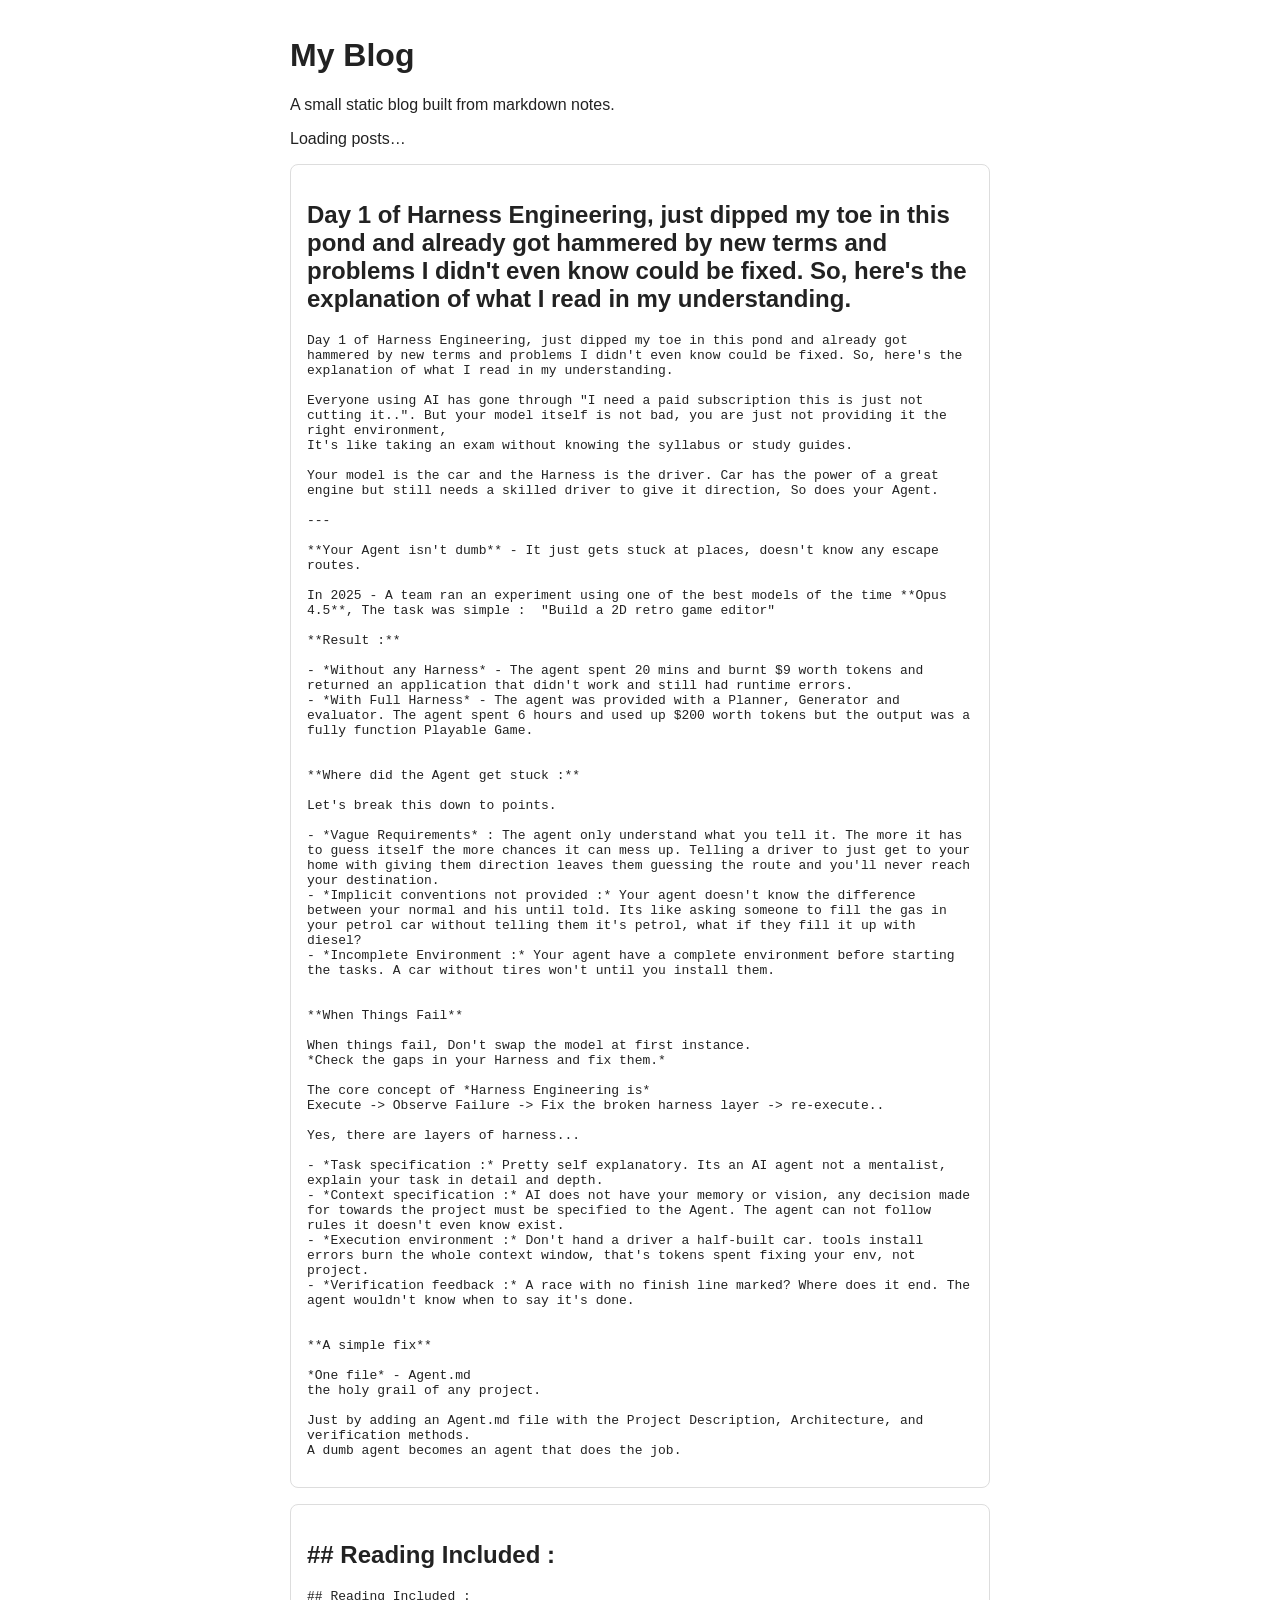
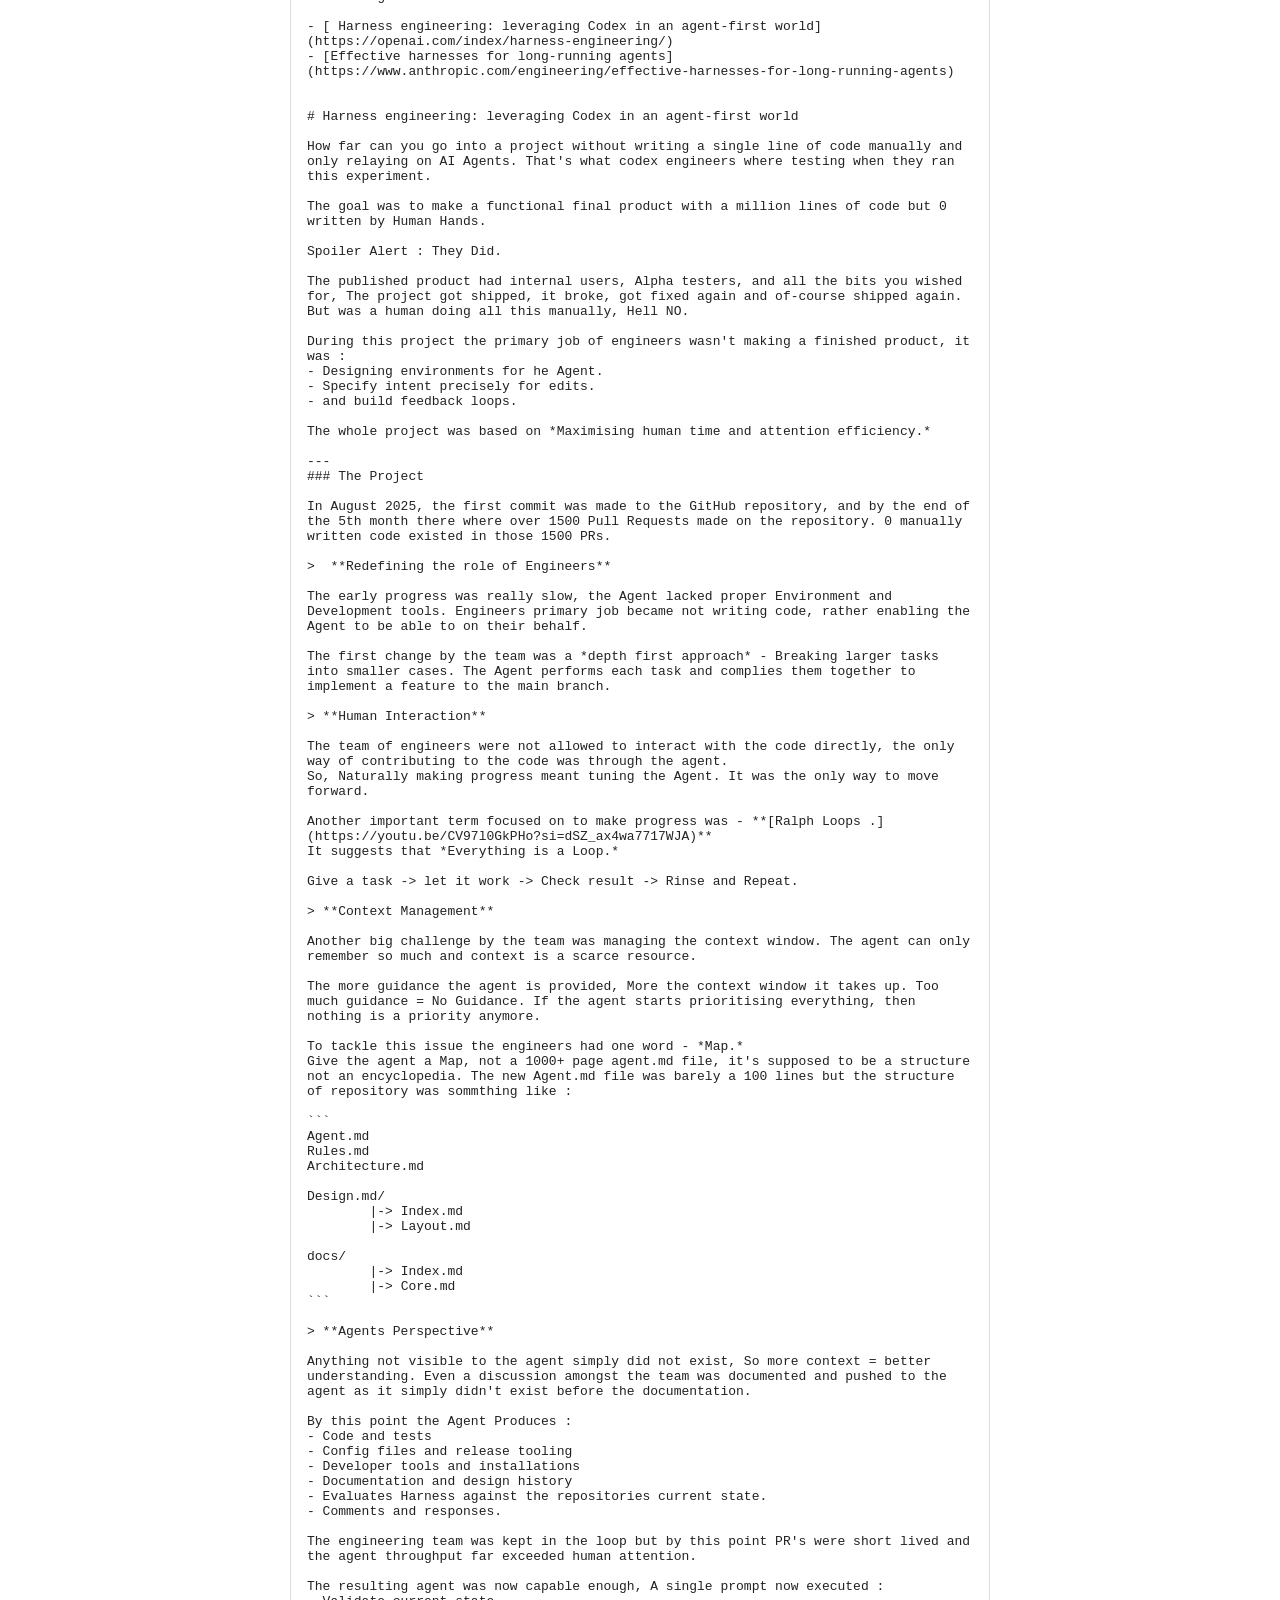
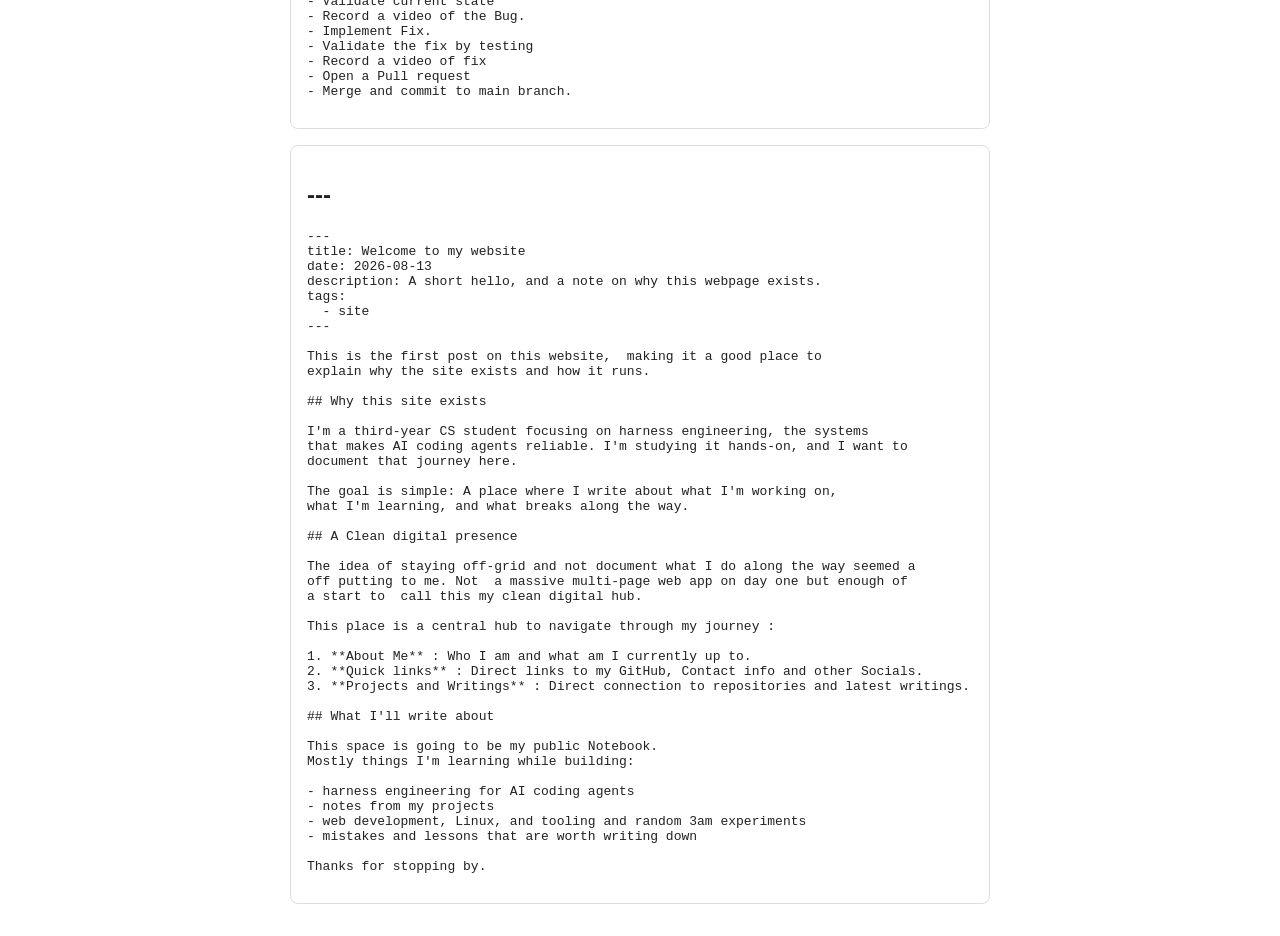
==== Lectures/lecture-01/exercise/01/harness/index.html @ 0197b829 "Remade a new code base" ====
<!DOCTYPE html>
<html lang="en">
<head>
  <meta charset="UTF-8">
  <meta name="viewport" content="width=device-width, initial-scale=1.0">
  <title>My Blog</title>
  <link rel="stylesheet" href="styles.css">
</head>
<body>
  <header>
    <h1>My Blog</h1>
    <p>A small static blog built from markdown notes.</p>
  </header>
  <main id="blog-list">
    <p>Loading posts…</p>
  </main>
  <script src="index.js"></script>
</body>
</html>
---- Lectures/lecture-01/exercise/01/harness/styles.css ----
body {
  font-family: sans-serif;
  max-width: 700px;
  margin: 0 auto;
  padding: 1rem;
  color: #222;
}

article {
  border: 1px solid #ddd;
  border-radius: 8px;
  padding: 1rem;
  margin-bottom: 1rem;
}

pre {
  white-space: pre-wrap;
}
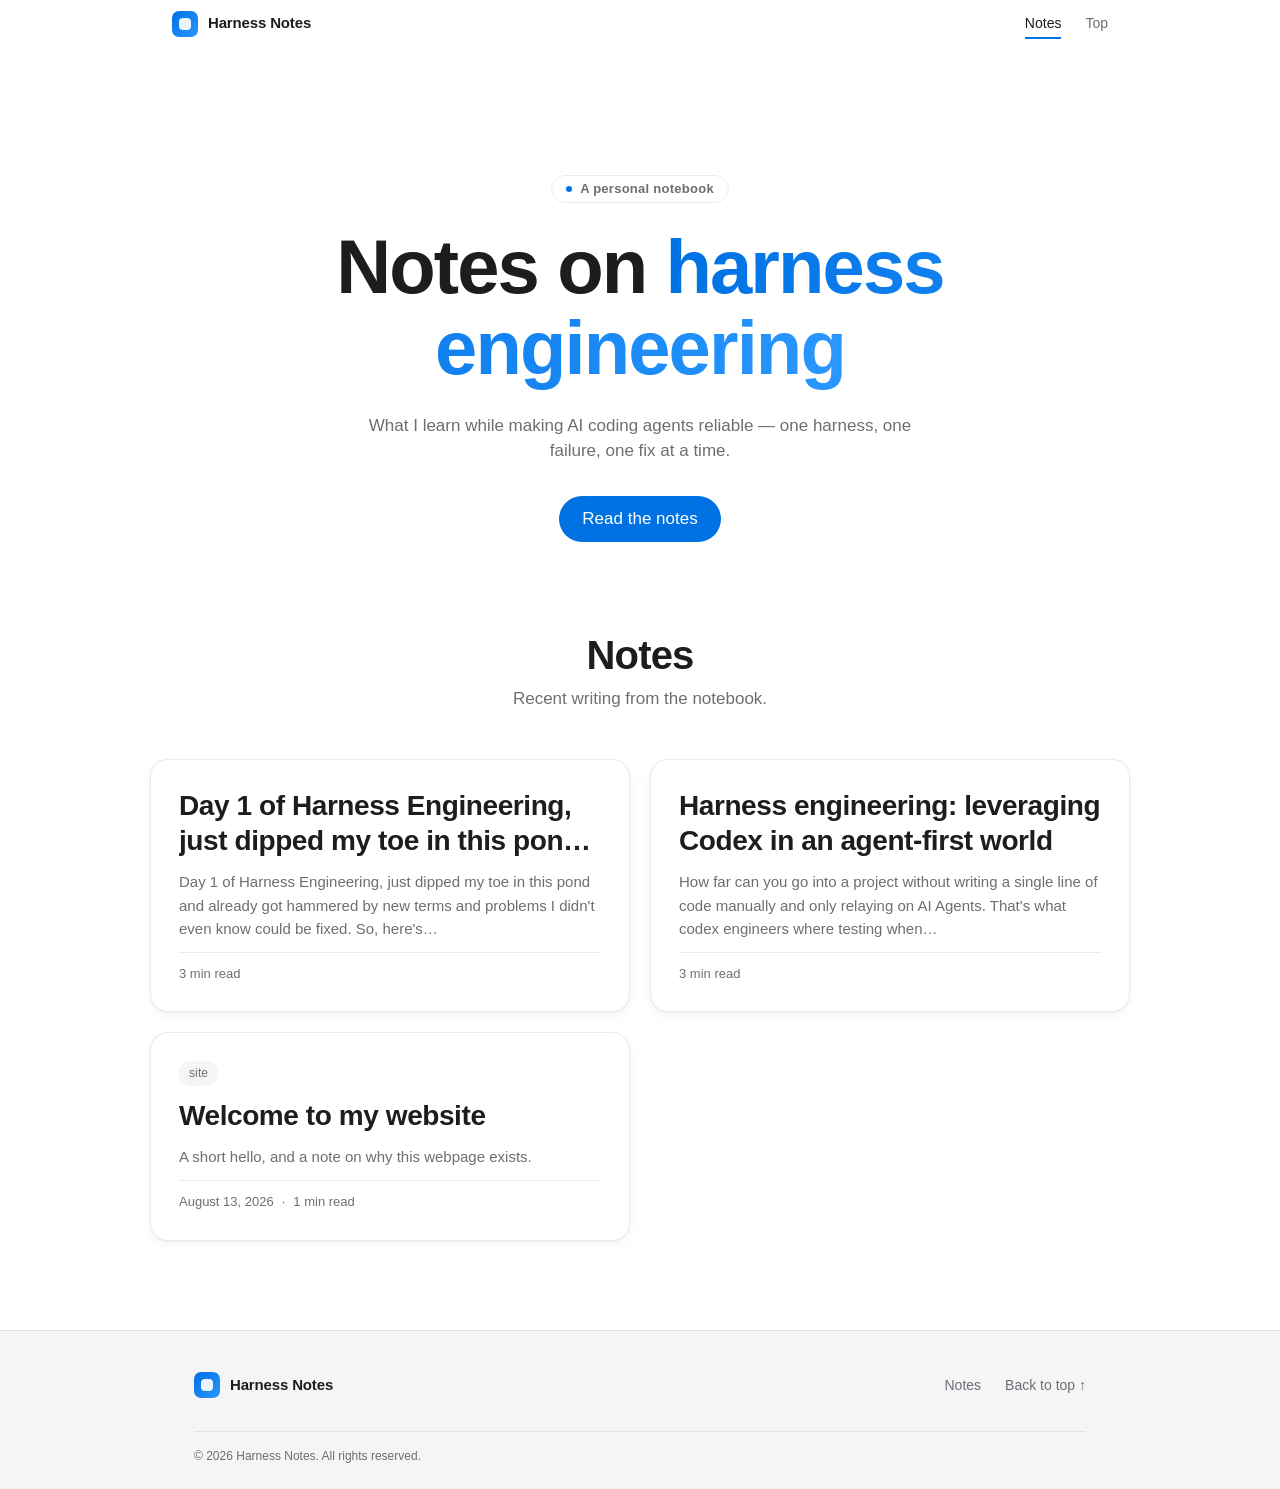
==== commit 2e0f9401: "Original Codebase" ====
--- a/Lectures/lecture-01/exercise/01/harness/index.html
+++ b/Lectures/lecture-01/exercise/01/harness/index.html
@@ -3,17 +3,67 @@
 <head>
   <meta charset="UTF-8">
   <meta name="viewport" content="width=device-width, initial-scale=1.0">
-  <title>My Blog</title>
+  <meta name="description" content="Harness Notes — a personal notebook on harness engineering for AI coding agents.">
+  <meta name="theme-color" content="#ffffff" media="(prefers-color-scheme: light)">
+  <meta name="theme-color" content="#000000" media="(prefers-color-scheme: dark)">
+  <title>Harness Notes</title>
   <link rel="stylesheet" href="styles.css">
+  <script src="index.js" defer></script>
 </head>
 <body>
-  <header>
-    <h1>My Blog</h1>
-    <p>A small static blog built from markdown notes.</p>
+  <a class="skip-link" href="#main">Skip to main content</a>
+  <div class="reading-bar" aria-hidden="true"></div>
+
+  <header class="site-nav" id="top">
+    <div class="nav-inner">
+      <a class="brand" href="#/" aria-label="Harness Notes — home">
+        <span class="brand-glyph" aria-hidden="true"></span>
+        <span class="brand-name">Harness Notes</span>
+      </a>
+      <button class="nav-toggle" type="button" aria-expanded="false" aria-controls="site-menu" aria-label="Open menu">
+        <span class="nav-toggle-bar"></span>
+        <span class="nav-toggle-bar"></span>
+        <span class="nav-toggle-bar"></span>
+      </button>
+      <nav id="site-menu" aria-label="Site">
+        <ul class="nav-links">
+          <li><a href="#/">Notes</a></li>
+          <li><a href="#top">Top</a></li>
+        </ul>
+      </nav>
+    </div>
   </header>
-  <main id="blog-list">
-    <p>Loading posts…</p>
+
+  <main id="main" tabindex="-1">
+    <div id="view" tabindex="-1"></div>
+    <noscript>
+      <section class="status">
+        <h2>JavaScript is off</h2>
+        <p>This site loads its notes in the browser. Please enable JavaScript to read the writing.</p>
+      </section>
+    </noscript>
   </main>
-  <script src="index.js"></script>
+
+  <footer class="site-footer">
+    <div class="footer-inner">
+      <div class="footer-top">
+        <a class="brand" href="#/" aria-label="Harness Notes — home">
+          <span class="brand-glyph" aria-hidden="true"></span>
+          <span class="brand-name">Harness Notes</span>
+        </a>
+        <nav aria-label="Footer">
+          <ul class="footer-links">
+            <li><a href="#/">Notes</a></li>
+            <li><a href="#top">Back to top ↑</a></li>
+          </ul>
+        </nav>
+      </div>
+      <div class="footer-legal">
+        <p>© <span id="year">2026</span> Harness Notes. All rights reserved.</p>
+      </div>
+    </div>
+  </footer>
+
+  <p id="status" class="sr-only" aria-live="polite"></p>
 </body>
 </html>
--- a/Lectures/lecture-01/exercise/01/harness/styles.css
+++ b/Lectures/lecture-01/exercise/01/harness/styles.css
@@ -1,18 +1,1001 @@
+:root {
+  --font-ui: -apple-system, BlinkMacSystemFont, "SF Pro Text", "Segoe UI", Roboto, "Helvetica Neue", Arial, sans-serif;
+  --font-display: -apple-system, BlinkMacSystemFont, "SF Pro Display", "Helvetica Neue", Arial, sans-serif;
+  --font-mono: ui-monospace, "SF Mono", SFMono-Regular, Menlo, Consolas, monospace;
+
+  --bg: #ffffff;
+  --bg-elevated: #ffffff;
+  --bg-tint: #f5f5f7;
+  --bg-tint-2: #ebebed;
+  --text-primary: #1d1d1f;
+  --text-secondary: #6e6e73;
+  --text-tertiary: #86868b;
+  --link: #0066cc;
+  --link-hover: #0071e3;
+  --accent: #0071e3;
+  --accent-hover: #0077ed;
+  --accent-2: #2997ff;
+  --focus: #0071e3;
+  --border: rgba(0, 0, 0, 0.08);
+  --border-strong: rgba(0, 0, 0, 0.14);
+  --nav-bg: rgba(255, 255, 255, 0.72);
+
+  --space-1: 4px;
+  --space-2: 8px;
+  --space-3: 12px;
+  --space-4: 16px;
+  --space-5: 24px;
+  --space-6: 32px;
+  --space-7: 48px;
+  --space-8: 64px;
+  --space-10: 80px;
+  --space-12: 96px;
+
+  --gutter: clamp(20px, 5vw, 44px);
+  --section-pad: clamp(48px, 7vw, 96px);
+  --card-pad: clamp(20px, 3vw, 28px);
+
+  --radius-sm: 12px;
+  --radius-md: 18px;
+  --radius-lg: 28px;
+  --radius-pill: 999px;
+
+  --shadow-sm: 0 1px 2px rgba(0, 0, 0, 0.04), 0 4px 12px rgba(0, 0, 0, 0.04);
+  --shadow-md: 0 4px 10px rgba(0, 0, 0, 0.06), 0 16px 32px rgba(0, 0, 0, 0.1);
+
+  --ease: cubic-bezier(0.16, 1, 0.3, 1);
+  --duration-hover: 180ms;
+  --duration-menu: 300ms;
+  --duration-reveal: 650ms;
+  --duration-card: 350ms;
+
+  --z-nav: 50;
+  --z-reading: 60;
+  --z-skip: 100;
+
+  --nav-h: 48px;
+  --content-w: 980px;
+  --nav-w: 1024px;
+  --article-w: 720px;
+}
+
+@media (prefers-color-scheme: dark) {
+  :root {
+    --bg: #000000;
+    --bg-elevated: #111113;
+    --bg-tint: #1d1d1f;
+    --bg-tint-2: #2c2c2e;
+    --text-primary: #f5f5f7;
+    --text-secondary: #a1a1a6;
+    --text-tertiary: #86868b;
+    --link: #2997ff;
+    --link-hover: #66bbff;
+    --accent: #2997ff;
+    --accent-hover: #4db3ff;
+    --accent-2: #0071e3;
+    --focus: #2997ff;
+    --border: rgba(255, 255, 255, 0.12);
+    --border-strong: rgba(255, 255, 255, 0.22);
+    --nav-bg: rgba(0, 0, 0, 0.72);
+
+    --shadow-sm: 0 1px 2px rgba(0, 0, 0, 0.5), 0 4px 12px rgba(0, 0, 0, 0.5);
+    --shadow-md: 0 4px 10px rgba(0, 0, 0, 0.5), 0 16px 32px rgba(0, 0, 0, 0.5);
+  }
+}
+
+* {
+  box-sizing: border-box;
+}
+
+html {
+  scroll-behavior: smooth;
+  scroll-padding-top: calc(var(--nav-h) + 12px);
+}
+
 body {
-  font-family: sans-serif;
-  max-width: 700px;
+  margin: 0;
+  font-family: var(--font-ui);
+  font-size: 17px;
+  line-height: 1.5;
+  color: var(--text-primary);
+  background: var(--bg);
+  -webkit-font-smoothing: antialiased;
+  text-rendering: optimizeLegibility;
+}
+
+body.nav-open {
+  overflow: hidden;
+}
+
+img {
+  max-width: 100%;
+  height: auto;
+}
+
+h1,
+h2,
+h3,
+p,
+li,
+a,
+span {
+  overflow-wrap: break-word;
+}
+
+::selection {
+  background: var(--accent);
+  color: #ffffff;
+}
+
+:focus-visible {
+  outline: 2px solid var(--focus);
+  outline-offset: 3px;
+  border-radius: var(--radius-sm);
+}
+
+.sr-only {
+  position: absolute;
+  width: 1px;
+  height: 1px;
+  padding: 0;
+  margin: -1px;
+  overflow: hidden;
+  clip: rect(0 0 0 0);
+  white-space: nowrap;
+  border: 0;
+}
+
+.skip-link {
+  position: fixed;
+  top: 12px;
+  left: 12px;
+  z-index: var(--z-skip);
+  padding: 12px 22px;
+  background: var(--accent);
+  color: #ffffff;
+  border-radius: var(--radius-pill);
+  font-size: 15px;
+  font-weight: 500;
+  text-decoration: none;
+  transform: translateY(-200%);
+  transition: transform var(--duration-hover) var(--ease);
+}
+
+.skip-link:focus {
+  transform: translateY(0);
+}
+
+.reading-bar {
+  position: fixed;
+  top: 0;
+  left: 0;
+  z-index: var(--z-reading);
+  width: 100%;
+  height: 3px;
+  background: linear-gradient(90deg, var(--accent), var(--accent-2));
+  transform-origin: left;
+  transform: scaleX(0);
+  visibility: hidden;
+  pointer-events: none;
+}
+
+.reading-bar.visible {
+  visibility: visible;
+}
+
+.site-nav {
+  position: fixed;
+  top: 0;
+  left: 0;
+  right: 0;
+  z-index: var(--z-nav);
+  height: var(--nav-h);
+  background: var(--nav-bg);
+  -webkit-backdrop-filter: saturate(180%) blur(20px);
+  backdrop-filter: saturate(180%) blur(20px);
+  border-bottom: 1px solid transparent;
+  transition: border-color var(--duration-hover) var(--ease);
+}
+
+.site-nav.is-scrolled {
+  border-bottom-color: var(--border);
+}
+
+.nav-inner {
+  max-width: var(--nav-w);
+  height: 100%;
   margin: 0 auto;
-  padding: 1rem;
-  color: #222;
-}
-
-article {
-  border: 1px solid #ddd;
-  border-radius: 8px;
-  padding: 1rem;
-  margin-bottom: 1rem;
-}
-
-pre {
-  white-space: pre-wrap;
+  padding: 0 var(--gutter);
+  display: flex;
+  align-items: center;
+  justify-content: space-between;
+  gap: var(--space-4);
+}
+
+.brand {
+  display: inline-flex;
+  align-items: center;
+  gap: 10px;
+  text-decoration: none;
+  color: var(--text-primary);
+  min-height: 44px;
+}
+
+.brand-glyph {
+  width: 26px;
+  height: 26px;
+  border-radius: 7px;
+  background: linear-gradient(135deg, var(--accent), var(--accent-2));
+  position: relative;
+  flex-shrink: 0;
+}
+
+.brand-glyph::after {
+  content: "";
+  position: absolute;
+  inset: 7px;
+  border-radius: 4px;
+  background: var(--bg-elevated);
+  opacity: 0.92;
+}
+
+.brand-name {
+  font-size: 15px;
+  font-weight: 600;
+  letter-spacing: -0.01em;
+}
+
+.nav-links,
+.footer-links {
+  list-style: none;
+  margin: 0;
+  padding: 0;
+  display: flex;
+  align-items: center;
+  gap: var(--space-5);
+}
+
+.nav-links a {
+  display: inline-block;
+  padding: 6px 0;
+  color: var(--text-secondary);
+  text-decoration: none;
+  font-size: 14px;
+  font-weight: 400;
+  line-height: 1.3;
+  transition: color var(--duration-hover) var(--ease);
+}
+
+.nav-links a:hover {
+  color: var(--text-primary);
+}
+
+.nav-links a[aria-current="true"] {
+  color: var(--text-primary);
+  box-shadow: inset 0 -2px 0 var(--accent);
+}
+
+.nav-toggle {
+  display: none;
+  position: relative;
+  width: 44px;
+  height: 44px;
+  margin-left: auto;
+  padding: 0;
+  border: 0;
+  background: transparent;
+  cursor: pointer;
+  border-radius: var(--radius-pill);
+}
+
+.nav-toggle-bar {
+  display: block;
+  width: 17px;
+  height: 1.5px;
+  margin: 5px auto;
+  background: var(--text-primary);
+  border-radius: 1px;
+  transition: transform var(--duration-hover) var(--ease), opacity var(--duration-hover) var(--ease);
+}
+
+body.nav-open .nav-toggle-bar:nth-child(1) {
+  transform: translateY(6.5px) rotate(45deg);
+}
+
+body.nav-open .nav-toggle-bar:nth-child(2) {
+  opacity: 0;
+}
+
+body.nav-open .nav-toggle-bar:nth-child(3) {
+  transform: translateY(-6.5px) rotate(-45deg);
+}
+
+@media (max-width: 733px) {
+  .nav-toggle {
+    display: block;
+  }
+
+  .nav-links {
+    position: fixed;
+    top: var(--nav-h);
+    left: 0;
+    right: 0;
+    flex-direction: column;
+    align-items: stretch;
+    gap: 0;
+    background: var(--nav-bg);
+    -webkit-backdrop-filter: saturate(180%) blur(20px);
+    backdrop-filter: saturate(180%) blur(20px);
+    border-bottom: 1px solid var(--border);
+    padding: var(--space-2) 0 var(--space-4);
+    transform: translateY(-8px);
+    opacity: 0;
+    visibility: hidden;
+    transition: opacity var(--duration-menu) var(--ease), transform var(--duration-menu) var(--ease), visibility 0s linear var(--duration-menu);
+  }
+
+  body.nav-open .nav-links {
+    transform: translateY(0);
+    opacity: 1;
+    visibility: visible;
+    transition: opacity var(--duration-menu) var(--ease), transform var(--duration-menu) var(--ease);
+  }
+
+  .nav-links a {
+    display: block;
+    padding: 14px var(--gutter);
+    font-size: 17px;
+    min-height: 44px;
+  }
+
+  .nav-links a[aria-current="true"] {
+    box-shadow: none;
+  }
+}
+
+main {
+  display: block;
+}
+
+main:focus,
+#view:focus {
+  outline: none;
+}
+
+.view {
+  padding-top: var(--nav-h);
+  min-height: 60vh;
+}
+
+.hero {
+  text-align: center;
+  padding: clamp(80px, 14vh, 140px) var(--gutter) clamp(64px, 10vh, 110px);
+}
+
+.hero-inner {
+  max-width: var(--article-w);
+  margin: 0 auto;
+}
+
+.eyebrow {
+  display: inline-flex;
+  align-items: center;
+  gap: 8px;
+  padding: 5px 14px;
+  border: 1px solid var(--border);
+  border-radius: var(--radius-pill);
+  font-size: 13px;
+  font-weight: 600;
+  line-height: 1.3;
+  letter-spacing: 0.02em;
+  color: var(--text-secondary);
+}
+
+.eyebrow::before {
+  content: "";
+  width: 6px;
+  height: 6px;
+  border-radius: 50%;
+  background: var(--accent);
+}
+
+.hero h1 {
+  margin: var(--space-5) 0 0;
+  font-family: var(--font-display);
+  font-size: clamp(2.75rem, 7vw, 4.75rem);
+  font-weight: 600;
+  line-height: 1.06;
+  letter-spacing: -0.025em;
+  color: var(--text-primary);
+}
+
+.hero-sub {
+  margin: var(--space-5) auto 0;
+  max-width: 34em;
+  font-size: 17px;
+  line-height: 1.5;
+  color: var(--text-secondary);
+}
+
+.hero-actions {
+  display: flex;
+  flex-wrap: wrap;
+  justify-content: center;
+  gap: var(--space-3);
+  margin-top: var(--space-6);
+}
+
+.grad {
+  background: linear-gradient(90deg, var(--accent), var(--accent-2));
+  -webkit-background-clip: text;
+  background-clip: text;
+  -webkit-text-fill-color: transparent;
+  color: var(--accent);
+}
+
+.btn {
+  display: inline-flex;
+  align-items: center;
+  justify-content: center;
+  gap: 6px;
+  padding: 12px 22px;
+  border-radius: var(--radius-pill);
+  font-size: 17px;
+  line-height: 1.2;
+  font-weight: 500;
+  text-decoration: none;
+  cursor: pointer;
+  transition: background-color var(--duration-hover) var(--ease), border-color var(--duration-hover) var(--ease), transform var(--duration-hover) var(--ease);
+}
+
+.btn:active {
+  transform: scale(0.98);
+}
+
+.btn-primary {
+  background: var(--accent);
+  color: #ffffff;
+  border: 1px solid transparent;
+}
+
+.btn-primary:hover {
+  background: var(--accent-hover);
+}
+
+.btn-secondary {
+  background: transparent;
+  color: var(--text-primary);
+  border: 1px solid var(--border-strong);
+}
+
+.btn-secondary:hover {
+  background: var(--bg-tint);
+}
+
+.section {
+  padding: 0 var(--gutter) var(--section-pad);
+}
+
+.section-inner {
+  max-width: var(--content-w);
+  margin: 0 auto;
+}
+
+.section-head {
+  text-align: center;
+  margin-bottom: clamp(32px, 4vw, 48px);
+}
+
+.section-head h2 {
+  margin: 0;
+  font-family: var(--font-display);
+  font-size: clamp(1.75rem, 4vw, 2.5rem);
+  font-weight: 600;
+  line-height: 1.15;
+  letter-spacing: -0.02em;
+  color: var(--text-primary);
+}
+
+.section-head p {
+  margin: var(--space-2) 0 0;
+  font-size: 17px;
+  color: var(--text-secondary);
+}
+
+.notes-grid {
+  display: grid;
+  grid-template-columns: repeat(auto-fill, minmax(min(330px, 100%), 1fr));
+  gap: 20px;
+}
+
+.card {
+  position: relative;
+  display: flex;
+  flex-direction: column;
+  gap: var(--space-3);
+  padding: var(--card-pad);
+  background: var(--bg-elevated);
+  border: 1px solid var(--border);
+  border-radius: var(--radius-md);
+  box-shadow: var(--shadow-sm);
+  transition: transform var(--duration-card) var(--ease), box-shadow var(--duration-card) var(--ease), border-color var(--duration-card) var(--ease);
+}
+
+.card:hover {
+  transform: translateY(-3px);
+  box-shadow: var(--shadow-md);
+  border-color: var(--border-strong);
+}
+
+.card-title {
+  margin: 0;
+  font-family: var(--font-display);
+  font-size: clamp(1.375rem, 3vw, 1.75rem);
+  font-weight: 600;
+  line-height: 1.25;
+  letter-spacing: -0.015em;
+  display: -webkit-box;
+  -webkit-line-clamp: 2;
+  -webkit-box-orient: vertical;
+  overflow: hidden;
+}
+
+.card-title a {
+  color: var(--text-primary);
+  text-decoration: none;
+  transition: color var(--duration-hover) var(--ease);
+}
+
+.card:hover .card-title a {
+  color: var(--accent);
+}
+
+.card-link::after {
+  content: "";
+  position: absolute;
+  inset: 0;
+  border-radius: var(--radius-md);
+}
+
+.card-excerpt {
+  margin: 0;
+  font-size: 15px;
+  line-height: 1.55;
+  color: var(--text-secondary);
+  display: -webkit-box;
+  -webkit-line-clamp: 3;
+  -webkit-box-orient: vertical;
+  overflow: hidden;
+}
+
+.card-meta {
+  display: flex;
+  flex-wrap: wrap;
+  align-items: center;
+  gap: var(--space-2);
+  margin-top: auto;
+  padding-top: var(--space-3);
+  border-top: 1px solid var(--border);
+  font-size: 13px;
+  line-height: 1.4;
+  color: var(--text-secondary);
+}
+
+.tags {
+  list-style: none;
+  display: flex;
+  flex-wrap: wrap;
+  gap: 6px;
+  margin: 0;
+  padding: 0;
+}
+
+.tag {
+  padding: 4px 10px;
+  border-radius: var(--radius-pill);
+  background: var(--bg-tint);
+  color: var(--text-secondary);
+  font-size: 12px;
+  font-weight: 500;
+  line-height: 1.4;
+  letter-spacing: 0.01em;
+}
+
+.article {
+  max-width: var(--article-w);
+  margin: 0 auto;
+  padding: clamp(48px, 6vw, 80px) var(--gutter) clamp(80px, 10vw, 120px);
+}
+
+.article-head {
+  margin-bottom: clamp(32px, 4vw, 48px);
+}
+
+.back-link {
+  display: inline-flex;
+  align-items: center;
+  gap: 6px;
+  padding: 8px 0;
+  color: var(--text-tertiary);
+  text-decoration: none;
+  font-size: 14px;
+  line-height: 1.3;
+  transition: color var(--duration-hover) var(--ease);
+}
+
+.back-link:hover {
+  color: var(--text-primary);
+}
+
+.article h1 {
+  margin: var(--space-4) 0 0;
+  font-family: var(--font-display);
+  font-size: clamp(2rem, 5vw, 2.75rem);
+  font-weight: 600;
+  line-height: 1.12;
+  letter-spacing: -0.02em;
+}
+
+.article-meta {
+  display: flex;
+  flex-wrap: wrap;
+  align-items: center;
+  gap: var(--space-2);
+  margin-top: var(--space-4);
+  font-size: 14px;
+  line-height: 1.4;
+  color: var(--text-tertiary);
+}
+
+.article-meta .meta-dot {
+  opacity: 0.6;
+}
+
+.article .tags {
+  margin-top: var(--space-4);
+}
+
+.article-foot {
+  margin-top: clamp(40px, 5vw, 64px);
+  padding-top: var(--space-6);
+  border-top: 1px solid var(--border);
+  text-align: center;
+}
+
+.prose {
+  font-size: 18px;
+  line-height: 1.7;
+  color: var(--text-primary);
+}
+
+.prose p {
+  margin: 0 0 1.25em;
+}
+
+.prose h2 {
+  margin: 2em 0 0.6em;
+  font-family: var(--font-display);
+  font-size: clamp(1.5rem, 3vw, 1.875rem);
+  font-weight: 600;
+  line-height: 1.2;
+  letter-spacing: -0.015em;
+}
+
+.prose h3 {
+  margin: 1.8em 0 0.5em;
+  font-size: 1.3125rem;
+  font-weight: 600;
+  line-height: 1.25;
+  letter-spacing: -0.01em;
+}
+
+.prose h2:first-child,
+.prose h3:first-child {
+  margin-top: 0;
+}
+
+.prose a {
+  color: var(--link);
+  text-decoration: underline;
+  text-underline-offset: 3px;
+  transition: color var(--duration-hover) var(--ease);
+}
+
+.prose a:hover {
+  color: var(--link-hover);
+}
+
+.prose ul,
+.prose ol {
+  margin: 0 0 1.25em;
+  padding-left: 1.4em;
+}
+
+.prose li {
+  margin: 0.4em 0;
+}
+
+.prose li::marker {
+  color: var(--text-tertiary);
+}
+
+.prose blockquote {
+  margin: 1.6em 0;
+  padding-left: 20px;
+  border-left: 3px solid var(--border-strong);
+  color: var(--text-secondary);
+}
+
+.prose blockquote p {
+  margin-bottom: 0;
+}
+
+.prose code {
+  font-family: var(--font-mono);
+  font-size: 0.88em;
+  background: var(--bg-tint);
+  border: 1px solid var(--border);
+  border-radius: 6px;
+  padding: 2px 6px;
+}
+
+.prose pre {
+  margin: 0 0 1.25em;
+  padding: 18px 20px;
+  background: var(--bg-tint);
+  border: 1px solid var(--border);
+  border-radius: var(--radius-md);
+  overflow-x: auto;
+  font-family: var(--font-mono);
+  font-size: 13.5px;
+  line-height: 1.6;
+}
+
+.prose pre code {
+  background: none;
+  border: 0;
+  padding: 0;
+  font-size: inherit;
+}
+
+.prose hr {
+  margin: 2.5em auto;
+  border: 0;
+  border-top: 1px solid var(--border);
+}
+
+.prose img {
+  border-radius: var(--radius-sm);
+}
+
+.skeleton-card {
+  min-height: 180px;
+}
+
+.skeleton-line {
+  height: 14px;
+  border-radius: 6px;
+  background: linear-gradient(90deg, var(--bg-tint), var(--bg-tint-2), var(--bg-tint));
+  background-size: 200% 100%;
+  animation: shimmer 1.4s linear infinite;
+}
+
+.skeleton-card .skeleton-title {
+  width: 72%;
+  height: 20px;
+}
+
+.skeleton-card .skeleton-meta {
+  width: 40%;
+  height: 12px;
+  margin-top: auto;
+}
+
+.skeleton-lines {
+  display: flex;
+  flex-direction: column;
+  gap: 10px;
+}
+
+.skeleton-lines .skeleton-line:nth-child(2) {
+  width: 92%;
+}
+
+.skeleton-lines .skeleton-line:nth-child(3) {
+  width: 96%;
+}
+
+.skeleton-lines .skeleton-line:nth-child(4) {
+  width: 64%;
+}
+
+.skeleton-back {
+  width: 120px;
+  height: 14px;
+  margin-bottom: var(--space-5);
+}
+
+.skeleton-headline {
+  width: 86%;
+  height: 34px;
+}
+
+.skeleton-meta-line {
+  width: 44%;
+  height: 13px;
+  margin-top: var(--space-4);
+}
+
+.skeleton-article .skeleton-lines {
+  margin-top: var(--space-6);
+}
+
+@keyframes shimmer {
+  0% {
+    background-position: 200% 0;
+  }
+  100% {
+    background-position: -200% 0;
+  }
+}
+
+.status {
+  max-width: var(--article-w);
+  margin: 0 auto;
+  padding: clamp(80px, 14vh, 140px) var(--gutter) clamp(80px, 12vh, 120px);
+  text-align: center;
+}
+
+.status h2 {
+  margin: 0;
+  font-family: var(--font-display);
+  font-size: clamp(1.75rem, 4vw, 2.5rem);
+  font-weight: 600;
+  line-height: 1.15;
+  letter-spacing: -0.02em;
+}
+
+.status p {
+  margin: var(--space-3) auto 0;
+  max-width: 34em;
+  color: var(--text-secondary);
+  font-size: 17px;
+}
+
+.status .btn {
+  margin-top: var(--space-5);
+}
+
+.site-footer {
+  background: var(--bg-tint);
+  border-top: 1px solid var(--border);
+}
+
+.footer-inner {
+  max-width: var(--content-w);
+  margin: 0 auto;
+  padding: var(--space-6) var(--gutter) var(--space-5);
+}
+
+.footer-top {
+  display: flex;
+  flex-wrap: wrap;
+  align-items: center;
+  justify-content: space-between;
+  gap: var(--space-4);
+}
+
+.footer-links a {
+  color: var(--text-secondary);
+  text-decoration: none;
+  font-size: 14px;
+  line-height: 1.3;
+  transition: color var(--duration-hover) var(--ease);
+}
+
+.footer-links a:hover {
+  color: var(--text-primary);
+}
+
+.footer-legal {
+  margin-top: var(--space-5);
+  padding-top: var(--space-4);
+  border-top: 1px solid var(--border);
+}
+
+.footer-legal p {
+  margin: 0;
+  font-size: 12px;
+  line-height: 1.4;
+  color: var(--text-secondary);
+}
+
+.reveal {
+  opacity: 0;
+  transform: translateY(16px);
+  transition: opacity var(--duration-reveal) var(--ease), transform var(--duration-reveal) var(--ease);
+  transition-delay: var(--d, 0ms);
+}
+
+.reveal.in-view {
+  opacity: 1;
+  transform: translateY(0);
+}
+
+@media (prefers-reduced-motion: reduce) {
+  html {
+    scroll-behavior: auto;
+  }
+
+  *,
+  *::before,
+  *::after {
+    animation-duration: 0.01ms !important;
+    animation-iteration-count: 1 !important;
+    transition-duration: 0.01ms !important;
+  }
+
+  .reveal {
+    opacity: 1;
+    transform: none;
+  }
+
+  .skip-link {
+    transition: none;
+  }
+
+  .nav-links,
+  body.nav-open .nav-links {
+    transition: none;
+  }
+}
+
+@media (max-width: 733px) {
+  .hero {
+    padding-left: var(--space-5);
+    padding-right: var(--space-5);
+  }
+
+  .footer-top {
+    flex-direction: column;
+    align-items: flex-start;
+  }
+}
+
+@media (max-width: 260px) {
+  .brand-name {
+    display: none;
+  }
+
+  .nav-inner,
+  .footer-inner {
+    padding-left: 8px;
+    padding-right: 8px;
+  }
+
+  .hero {
+    padding-left: var(--space-3);
+    padding-right: var(--space-3);
+  }
+
+  .eyebrow {
+    font-size: 12px;
+    padding: 4px 10px;
+  }
+
+  .footer-links {
+    flex-wrap: wrap;
+    row-gap: var(--space-2);
+  }
+
+  .footer-links a {
+    min-width: 0;
+  }
+}
+
+@media (min-width: 1068px) {
+  .hero {
+    padding-left: 0;
+    padding-right: 0;
+  }
 }
